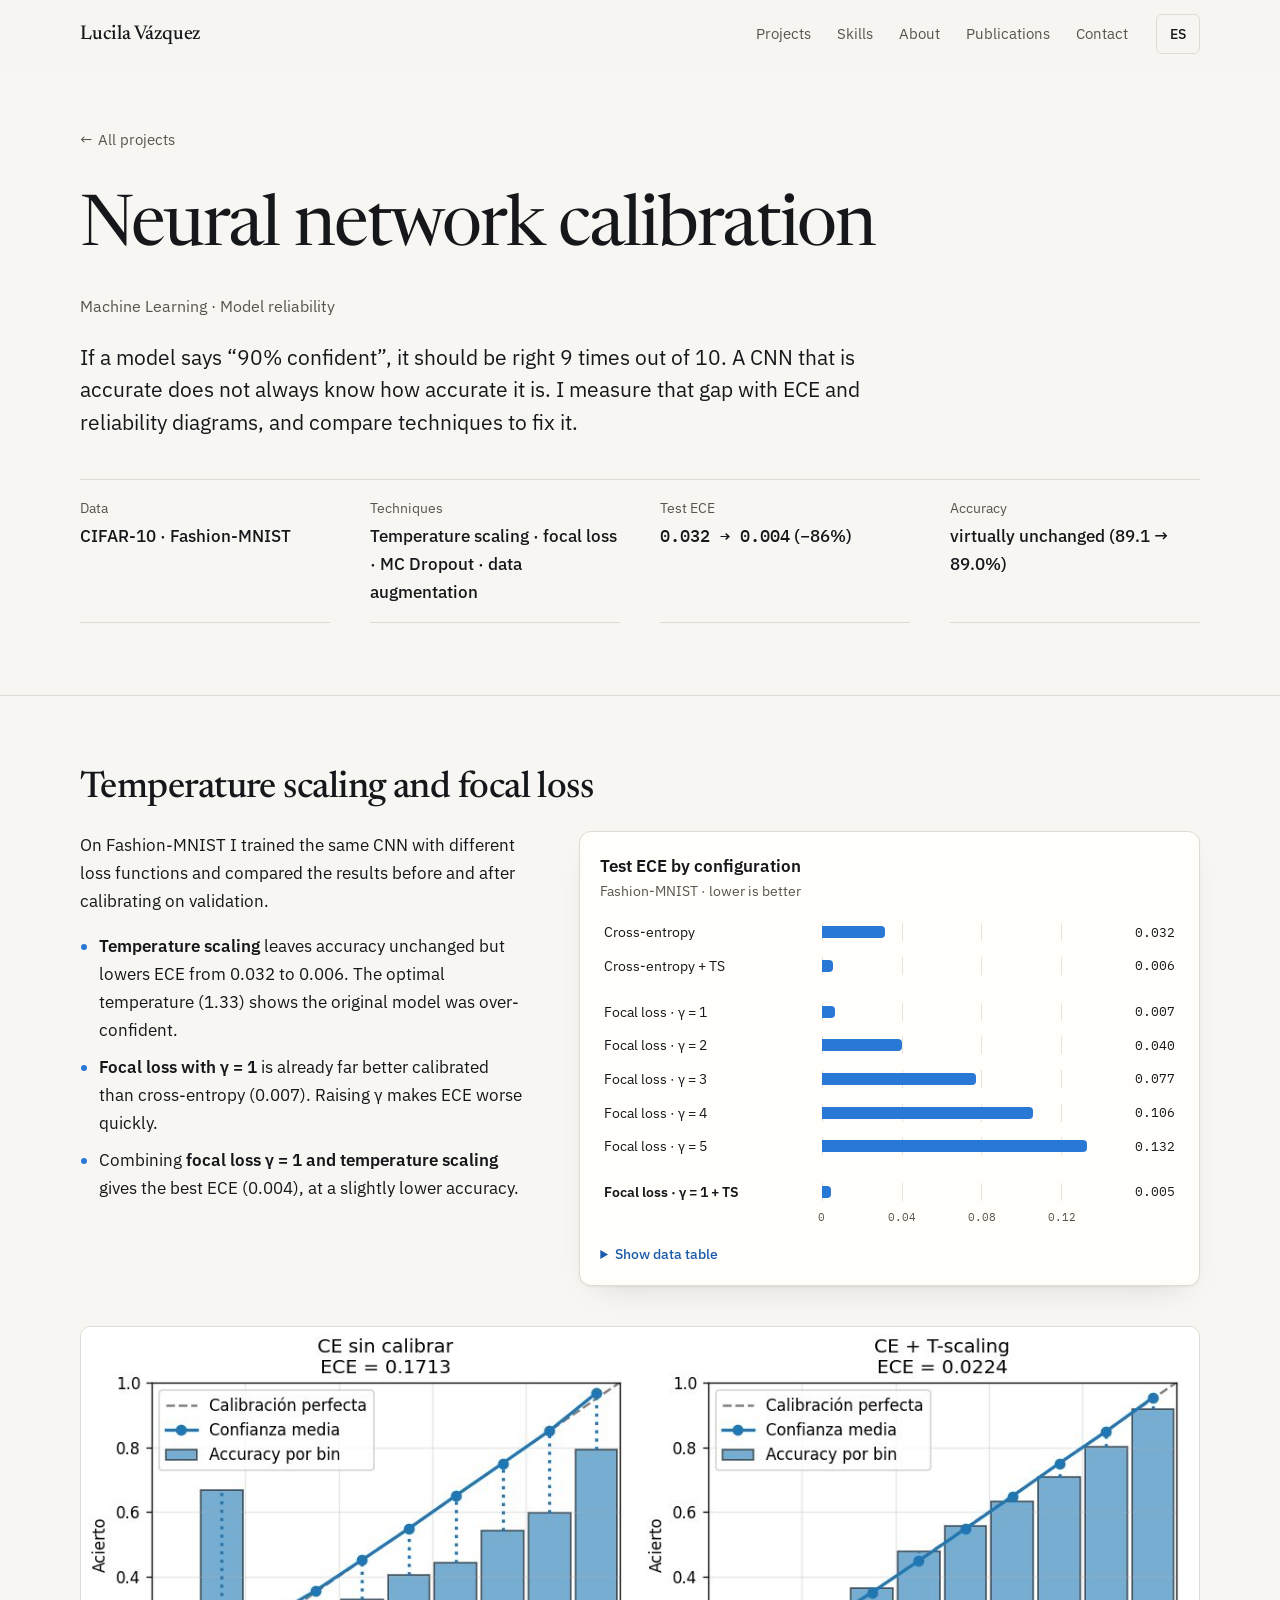
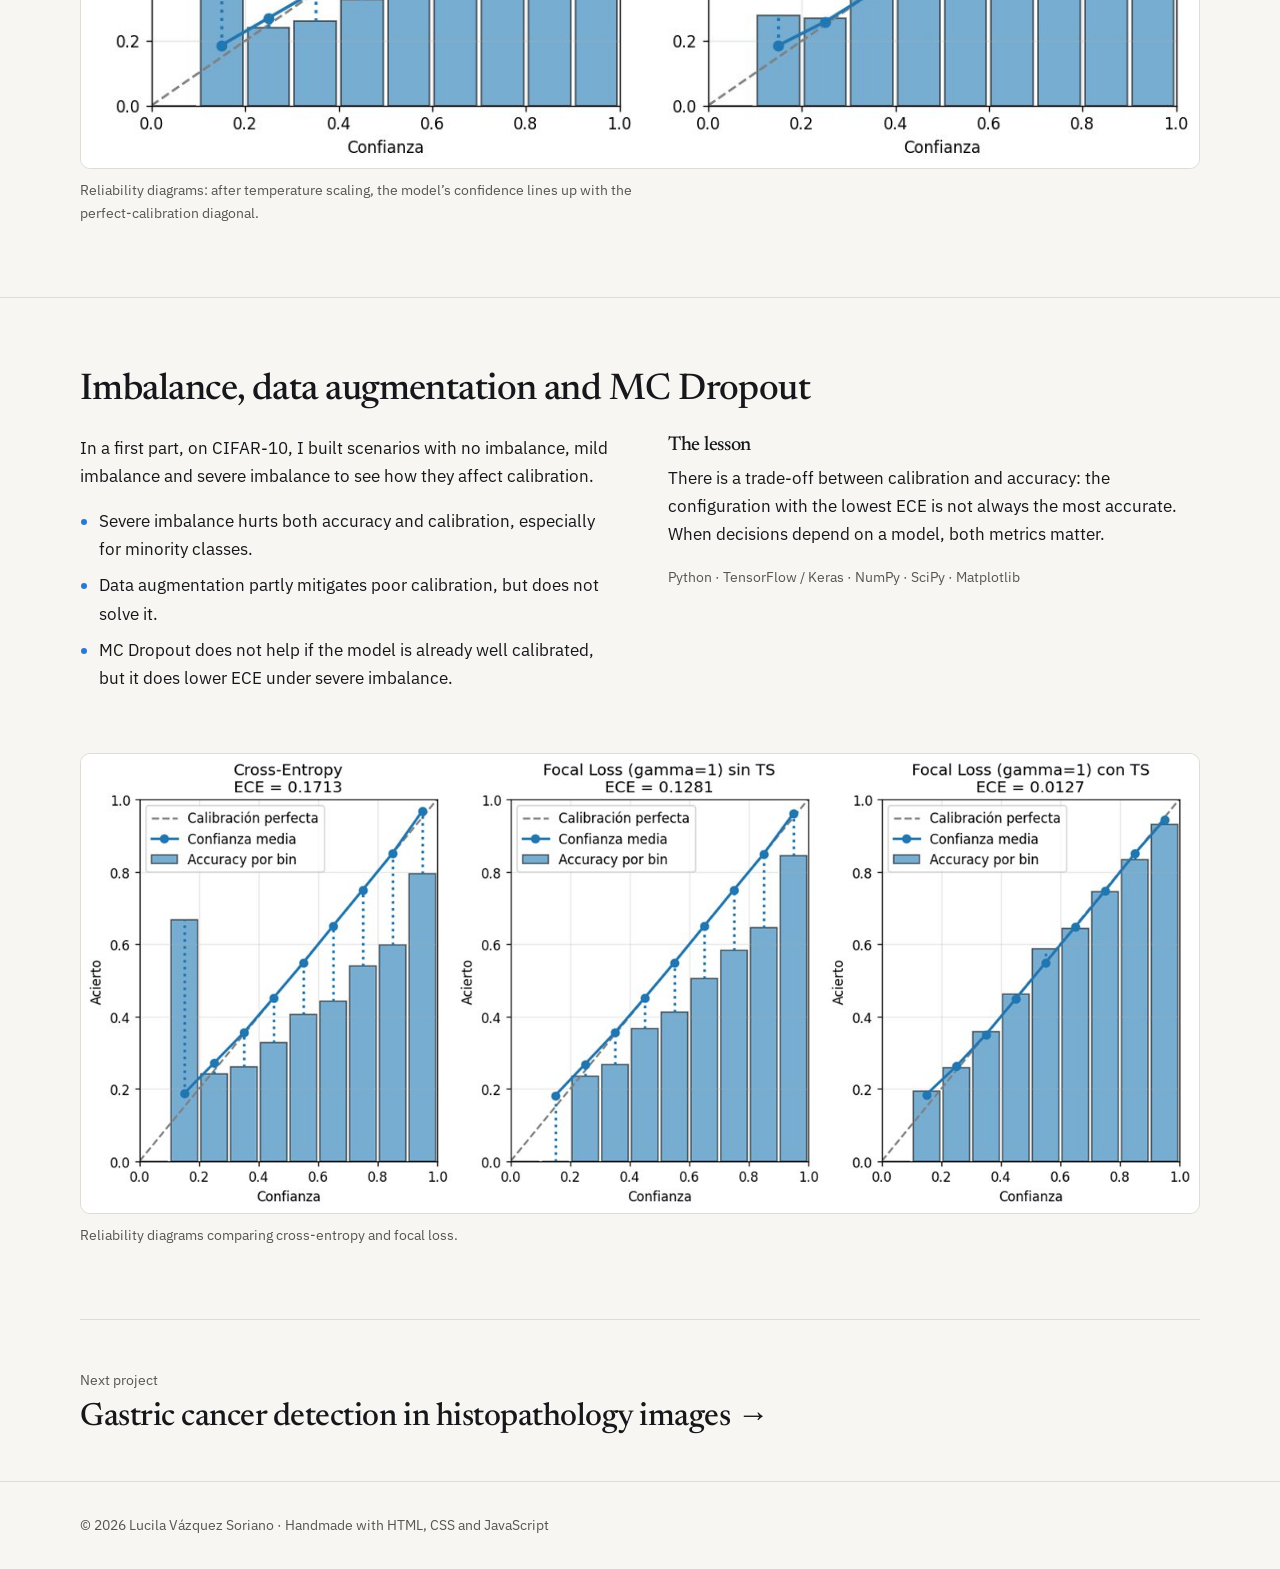
==== proyectos/calibracion.html @ b12cfe9e "Add project detail pages, new CVs and faster background - One page per project with figures and char" ====
<!doctype html>
<html lang="es">
<head>
  <meta charset="utf-8">
  <meta name="viewport" content="width=device-width, initial-scale=1">
  <title>Calibración de redes neuronales · Lucila Vázquez Soriano</title>
  <meta name="description" content="Calibración de CNN con temperature scaling, focal loss y MC Dropout: ECE y diagramas de fiabilidad en CIFAR-10 y Fashion-MNIST.">
  <meta name="x-title-en" content="Neural network calibration · Lucila Vázquez Soriano">
  <meta name="x-desc-en" content="CNN calibration with temperature scaling, focal loss and MC Dropout: ECE and reliability diagrams on CIFAR-10 and Fashion-MNIST.">
  <link rel="canonical" href="https://lvs42.github.io/proyectos/calibracion.html">
  <meta property="og:type" content="article">
  <meta property="og:title" content="Calibración de redes neuronales · Lucila Vázquez Soriano">
  <meta property="og:description" content="Calibración de CNN con temperature scaling, focal loss y MC Dropout: ECE y diagramas de fiabilidad en CIFAR-10 y Fashion-MNIST.">
  <meta property="og:url" content="https://lvs42.github.io/proyectos/calibracion.html">
  <meta name="theme-color" content="#f7f6f2" media="(prefers-color-scheme: light)">
  <meta name="theme-color" content="#101216" media="(prefers-color-scheme: dark)">
  <link rel="icon" href="../assets/img/favicon.svg" type="image/svg+xml">
  <link rel="preconnect" href="https://fonts.googleapis.com">
  <link rel="preconnect" href="https://fonts.gstatic.com" crossorigin>
  <link href="https://fonts.googleapis.com/css2?family=IBM+Plex+Mono:wght@400;500&family=IBM+Plex+Sans:ital,wght@0,400;0,500;0,600;1,400&family=Newsreader:ital,opsz,wght@0,6..72,400;0,6..72,500;1,6..72,400&display=swap" rel="stylesheet">
  <link rel="stylesheet" href="../assets/css/styles.css">
</head>
<body class="project">
  <a class="skip" href="#main" data-i18n="skip">Saltar al contenido</a>
  <header class="nav" id="top">
    <div class="wrap nav__inner">
      <a href="../index.html" class="logo" aria-label="Lucila Vázquez Soriano">Lucila Vázquez</a>
      <nav aria-label="Principal">
        <button class="nav__toggle" aria-expanded="false" aria-controls="menu">
          <span class="sr-only" data-i18n="menu">Menú</span><span class="bars" aria-hidden="true"></span>
        </button>
        <ul id="menu" class="nav__menu"><li><a href="../index.html#proyectos" data-i18n="nav.projects">Proyectos</a></li><li><a href="../index.html#skills" data-i18n="nav.skills">Skills</a></li><li><a href="../index.html#sobre-mi" data-i18n="nav.about">Sobre mí</a></li><li><a href="../index.html#publicaciones" data-i18n="nav.pubs">Publicaciones</a></li><li><a href="../index.html#contacto" data-i18n="nav.contact">Contacto</a></li></ul>
      </nav>
      <button class="lang" id="lang" aria-label="Change language to English">EN</button>
    </div>
  </header>

  <main id="main">
    <section class="p-hero">
      <div class="wrap">
        <a class="crumb" href="../index.html#proyectos"><span aria-hidden="true">←</span> <span data-i18n="pp.back">Todos los proyectos</span></a>
        <h1 data-i18n="cbp.h1">Calibración de redes neuronales</h1>
        <p class="meta" data-i18n="cbp.meta">Machine Learning · Fiabilidad de modelos</p>
        <p class="lead" data-i18n-html="cbp.lead">Si un modelo dice «90 % de confianza», debería acertar 9 de cada 10 veces. Una CNN que acierta no siempre sabe cuánto acierta. Mido ese desajuste con el ECE y los diagramas de fiabilidad, y comparo técnicas para corregirlo.</p>
        
        <dl class="keyfacts"><div><dt data-i18n="cbp.k1">Datos</dt><dd data-i18n-html="cbp.v1">CIFAR-10 · Fashion-MNIST</dd></div><div><dt data-i18n="cbp.k2">Técnicas</dt><dd data-i18n-html="cbp.v2">Temperature scaling · focal loss · MC Dropout · aumento de datos</dd></div><div><dt data-i18n="cbp.k3">ECE en test</dt><dd data-i18n-html="cbp.v3"><span class="num">0,032 → 0,004</span> (−86 %)</dd></div><div><dt data-i18n="cbp.k4">Accuracy</dt><dd data-i18n-html="cbp.v4">prácticamente igual (89,1 → 89,0 %)</dd></div></dl>
        
      </div>
    </section>
    <section class="p-sec" id="estudio">
      <div class="wrap">
        <h2 data-i18n="cbp.s1">Temperature scaling y focal loss</h2>
        <div class="cols cols--wide"><div><p data-i18n="cbp.s1.p1">Sobre Fashion-MNIST entrené la misma CNN con distintas funciones de pérdida y comparé el resultado antes y después de calibrar en validación.</p><ul class="facts"><li data-i18n-html="cbp.s1.l.1"><strong>Temperature scaling</strong> no cambia la accuracy, pero baja el ECE de 0,032 a 0,006. La temperatura óptima (1,33) indica que el modelo original estaba sobreconfiado.</li><li data-i18n-html="cbp.s1.l.2"><strong>Focal loss con γ = 1</strong> ya calibra mucho mejor que cross-entropy (0,007). Al subir γ, el ECE empeora rápidamente.</li><li data-i18n-html="cbp.s1.l.3">La combinación de <strong>focal loss γ = 1 y temperature scaling</strong> logra el mejor ECE (0,004), con una accuracy ligeramente menor.</li></ul></div><figure class="viz" data-chart="{&quot;type&quot;: &quot;bar&quot;, &quot;domain&quot;: [0, 0.14], &quot;ticks&quot;: [0, 0.04, 0.08, 0.12], &quot;fmt&quot;: 3, &quot;rows&quot;: [{&quot;l&quot;: &quot;Cross-entropy&quot;, &quot;v&quot;: 0.0316}, {&quot;l&quot;: &quot;Cross-entropy + TS&quot;, &quot;v&quot;: 0.0056}, {&quot;l&quot;: &quot;Focal loss · γ = 1&quot;, &quot;v&quot;: 0.0065, &quot;gap&quot;: true}, {&quot;l&quot;: &quot;Focal loss · γ = 2&quot;, &quot;v&quot;: 0.0403}, {&quot;l&quot;: &quot;Focal loss · γ = 3&quot;, &quot;v&quot;: 0.0768}, {&quot;l&quot;: &quot;Focal loss · γ = 4&quot;, &quot;v&quot;: 0.1056}, {&quot;l&quot;: &quot;Focal loss · γ = 5&quot;, &quot;v&quot;: 0.1323}, {&quot;l&quot;: &quot;Focal loss · γ = 1 + TS&quot;, &quot;v&quot;: 0.0045, &quot;gap&quot;: true, &quot;hi_&quot;: true}]}"><figcaption><span class="viz__title" data-i18n="cbp.c1.t">ECE en test por configuración</span><span class="viz__sub" data-i18n="cbp.c1.s">Fashion-MNIST · menor es mejor</span></figcaption></figure></div><div style="margin-top:40px"><figure class="fig"><img src="../assets/img/p/calibracion/ts.jpg" alt="Dos diagramas de fiabilidad antes y después de temperature scaling" data-i18n-alt="cbp.fig1.alt" width="1187" height="468" loading="lazy" decoding="async"><figcaption data-i18n-html="cbp.fig1.cap">Diagramas de fiabilidad: tras temperature scaling, la confianza del modelo se ajusta a la diagonal de calibración perfecta.</figcaption></figure></div>
      </div>
    </section>
    <section class="p-sec" id="desbalance">
      <div class="wrap">
        <h2 data-i18n="cbp.s2">Desbalance, aumento de datos y MC Dropout</h2>
        <div class="cols"><div><p data-i18n="cbp.s2.p1">En una primera parte, sobre CIFAR-10, generé escenarios sin desbalance, con desbalance suave y con desbalance severo para ver cómo afectan a la calibración.</p><ul class="facts"><li data-i18n-html="cbp.s2.l.1">El desbalance severo empeora a la vez la accuracy y la calibración, sobre todo en las clases minoritarias.</li><li data-i18n-html="cbp.s2.l.2">El aumento de datos mitiga en parte la mala calibración, pero no la resuelve.</li><li data-i18n-html="cbp.s2.l.3">MC Dropout no ayuda si el modelo ya está bien calibrado, pero sí reduce el ECE con desbalance severo.</li></ul></div><div><h3 style="margin-top:0" data-i18n="cbp.s2.h">La lección</h3><p data-i18n="cbp.s2.p2">Existe un compromiso entre calibración y accuracy: la configuración con menor ECE no siempre es la que más acierta. Para decidir con un modelo, importan las dos métricas.</p><p class="stack">Python · TensorFlow / Keras · NumPy · SciPy · Matplotlib</p></div></div><div style="margin-top:40px"><figure class="fig"><img src="../assets/img/p/calibracion/focal.jpg" alt="Tres diagramas de fiabilidad comparando cross-entropy y focal loss" data-i18n-alt="cbp.fig2.alt" width="1400" height="575" loading="lazy" decoding="async"><figcaption data-i18n-html="cbp.fig2.cap">Diagramas de fiabilidad comparando cross-entropy y focal loss.</figcaption></figure></div>
      </div>
    </section>

    <div class="wrap">
      <a class="next" href="tfm.html"><small data-i18n="pp.next">Siguiente proyecto</small><span class="t"><span data-i18n="tfm.title">Detección de cáncer gástrico en imágenes histopatológicas</span> <span class="arrow" aria-hidden="true">→</span></span></a>
    </div>
  </main>

  <footer class="footer">
    <div class="wrap"><p>© 2026 Lucila Vázquez Soriano · <span data-i18n="footer">Hecha a mano con HTML, CSS y JavaScript</span></p></div>
  </footer>
  <script src="../assets/js/i18n.js" defer></script>
  <script src="../assets/js/i18n-projects.js" defer></script>
  <script src="../assets/js/main.js" defer></script>
  <script src="../assets/js/project-charts.js" defer></script>
</body>
</html>
---- assets/css/styles.css ----
/* ---------- Tokens ---------- */
:root {
  color-scheme: light;
  --bg: #f7f6f2;          /* warm paper */
  --surface: #fffefb;
  --fg: #16171a;
  --muted: #56554f;       /* 7:1 on --bg */
  --line: #dedcd4;
  --accent: #2a78d6;
  --accent-ink: #1c5cab;  /* text-safe accent, 6.4:1 on --bg */
  /* chart series: validated categorical slots 1–3 */
  --s1: #2a78d6;
  --s2: #eb6834;
  --s3: #1baf7a;
  --grid: #e6e4dc;
  --shadow: 0 1px 2px rgb(22 23 26 / .05), 0 14px 32px -18px rgb(22 23 26 / .18);

  --font: "IBM Plex Sans", system-ui, -apple-system, "Segoe UI", sans-serif;
  --font-display: "Newsreader", Georgia, serif;
  --font-mono: "IBM Plex Mono", ui-monospace, Consolas, monospace;
  --ease: cubic-bezier(.16, 1, .3, 1); /* exponential ease-out */
  --wrap: 1120px;
}
@media (prefers-color-scheme: dark) {
  :root:not([data-theme="light"]) {
    color-scheme: dark;
    --bg: #101216; --surface: #171a1f; --fg: #ecebe6; --muted: #a8a7a0; --line: #2b2f37;
    --accent: #5598e7; --accent-ink: #86b6ef;
    --s1: #3987e5; --s2: #d95926; --s3: #199e70; --grid: #22262d;
    --shadow: 0 1px 2px rgb(0 0 0 / .3), 0 14px 32px -18px rgb(0 0 0 / .6);
  }
}
:root[data-theme="dark"] {
  color-scheme: dark;
  --bg: #101216; --surface: #171a1f; --fg: #ecebe6; --muted: #a8a7a0; --line: #2b2f37;
  --accent: #5598e7; --accent-ink: #86b6ef;
  --s1: #3987e5; --s2: #d95926; --s3: #199e70; --grid: #22262d;
  --shadow: 0 1px 2px rgb(0 0 0 / .3), 0 14px 32px -18px rgb(0 0 0 / .6);
}

/* ---------- Base ---------- */
*, *::before, *::after { box-sizing: border-box; }
html {
  scroll-behavior: smooth; scroll-padding-top: 80px; -webkit-text-size-adjust: 100%;
  scrollbar-color: var(--line) var(--bg);
}
body {
  margin: 0; background: var(--bg); color: var(--fg);
  font: 400 1.0625rem/1.65 var(--font);
  -webkit-font-smoothing: antialiased; caret-color: var(--accent);
}
::selection { background: color-mix(in srgb, var(--accent) 24%, transparent); color: var(--fg); }
h1, h2, h3 { font-family: var(--font-display); font-weight: 500; line-height: 1.12; margin: 0 0 .4em; letter-spacing: -.015em; text-wrap: balance; }
h2 { font-size: clamp(2.1rem, 1.5rem + 2.4vw, 3.1rem); }
h3 { font-size: clamp(1.35rem, 1.2rem + .5vw, 1.6rem); }
p { margin: 0 0 1em; max-width: 68ch; text-wrap: pretty; }
a { color: var(--accent-ink); text-decoration-thickness: 1px; text-underline-offset: .22em; }
a:hover { text-decoration-thickness: 2px; }
:focus-visible { outline: 2px solid var(--accent); outline-offset: 3px; border-radius: 4px; }
.num { font-family: var(--font-mono); font-variant-numeric: tabular-nums; }
.wrap { width: min(var(--wrap), 100% - 40px); margin-inline: auto; }
.sr-only { position: absolute; width: 1px; height: 1px; overflow: hidden; clip: rect(0 0 0 0); white-space: nowrap; }
.skip { position: absolute; left: 16px; top: -60px; background: var(--fg); color: var(--bg); padding: 10px 14px; border-radius: 8px; z-index: 100; }
.skip:focus { top: 12px; }

/* Page background: animated scatter plot (see main.js) */
.bg-plot { position: fixed; inset: 0; width: 100%; height: 100%; z-index: -1; pointer-events: none;
  opacity: 0; will-change: opacity; }
.bg-plot.is-on { opacity: calc(.6 - .4 * var(--plot-fade, 0)); animation: plot-in 1.2s var(--ease); }
@keyframes plot-in { from { opacity: 0; } } /* full in the hero, recedes behind reading content */
@media (max-width: 760px) { .bg-plot.is-on { opacity: calc(.4 - .27 * var(--plot-fade, 0)); } }

/* ---------- Nav ---------- */
.nav {
  position: sticky; top: 0; z-index: 50;
  background: color-mix(in srgb, var(--bg) 90%, transparent);
  border-bottom: 1px solid transparent; transition: border-color .3s var(--ease);
}
.nav.is-scrolled { border-color: var(--line); }
.nav__inner { display: flex; align-items: center; gap: 16px; height: 68px; }
.logo { font: 500 1.25rem var(--font-display); color: var(--fg); text-decoration: none; margin-right: auto; letter-spacing: -.01em; }
.nav__menu { display: flex; gap: 2px; list-style: none; margin: 0; padding: 0; }
.nav__menu a { display: block; padding: 8px 12px; border-radius: 6px; color: var(--muted); text-decoration: none; font-size: .95rem; transition: color .2s var(--ease); }
.nav__menu a:hover { color: var(--fg); }
.nav__menu a[aria-current="true"] { color: var(--fg); text-decoration: underline; text-decoration-color: var(--accent); text-underline-offset: 6px; }
.lang {
  font: 500 .85rem var(--font); color: var(--fg); background: transparent;
  border: 1px solid var(--line); border-radius: 6px; padding: 0 12px; min-height: 40px; min-width: 44px; cursor: pointer;
  transition: border-color .2s var(--ease);
}
.lang:hover { border-color: var(--fg); }
.nav__toggle { display: none; }

@media (max-width: 760px) {
  .nav__toggle {
    display: grid; place-items: center; width: 44px; height: 44px;
    background: transparent; border: 1px solid var(--line); border-radius: 6px; cursor: pointer; color: var(--fg);
  }
  .bars, .bars::before, .bars::after { display: block; width: 18px; height: 2px; background: currentColor; border-radius: 2px; transition: transform .3s var(--ease); content: ""; }
  .bars { position: relative; }
  .bars::before { position: absolute; top: -6px; }
  .bars::after { position: absolute; top: 6px; }
  .nav__toggle[aria-expanded="true"] .bars { background: transparent; }
  .nav__toggle[aria-expanded="true"] .bars::before { transform: translateY(6px) rotate(45deg); }
  .nav__toggle[aria-expanded="true"] .bars::after { transform: translateY(-6px) rotate(-45deg); }
  nav { order: 2; }
  .lang { order: 1; }
  .nav__menu {
    position: absolute; left: 0; right: 0; top: 68px; flex-direction: column; padding: 8px 20px 20px;
    background: var(--bg); border-bottom: 1px solid var(--line);
    visibility: hidden; opacity: 0; transform: translateY(-6px);
    transition: opacity .25s var(--ease), transform .25s var(--ease), visibility 0s .25s;
  }
  .nav__menu.is-open { visibility: visible; opacity: 1; transform: none; transition: opacity .25s var(--ease), transform .25s var(--ease); }
  .nav__menu a { padding: 12px 0; font-size: 1.05rem; }
}

/* ---------- Buttons & links ---------- */
.btn {
  display: inline-flex; align-items: center; justify-content: center; min-height: 48px; padding: 0 22px;
  border-radius: 8px; border: 1px solid var(--fg); background: transparent; color: var(--fg);
  font-weight: 500; text-decoration: none; transition: background .2s var(--ease), color .2s var(--ease), border-color .2s var(--ease);
}
.btn:hover { background: var(--fg); color: var(--bg); }
.btn--primary { background: var(--accent-ink); border-color: var(--accent-ink); color: var(--bg); }
.btn--primary:hover { background: var(--fg); border-color: var(--fg); }
.btn--lg { font-size: 1.1rem; min-height: 56px; padding: 0 28px; overflow-wrap: anywhere; }
.inline-links { display: flex; flex-wrap: wrap; gap: 8px 24px; list-style: none; padding: 0; margin: 0; }
.inline-links a { color: var(--muted); }
.inline-links a:hover { color: var(--fg); }
.links { display: flex; flex-wrap: wrap; gap: 8px 22px; margin: 0; }
.links a { font-weight: 500; }
.links a::after { content: " ↗"; font-size: .85em; }
.meta { color: var(--muted); font-size: .92rem; margin: -.15em 0 .9em; }
.stack { color: var(--muted); font-size: .9rem; margin-bottom: 1em; }

/* ---------- Hero ---------- */
.hero { min-height: min(calc(100svh - 68px), 860px); display: grid; align-items: center; padding: 72px 0 96px; }
.hero h1 { font-size: clamp(3rem, 1.4rem + 6.4vw, 5.75rem); font-weight: 400; letter-spacing: -.03em; line-height: 1; margin-bottom: .35em; }
.hero__role { font-size: clamp(1.15rem, 1rem + .7vw, 1.5rem); font-weight: 500; color: var(--accent-ink); margin-bottom: 1.1em; }
.hero__lead { font-size: clamp(1.1rem, 1rem + .4vw, 1.3rem); line-height: 1.55; max-width: 56ch; }
.hero__edu { color: var(--muted); font-size: .98rem; }
.hero__cta { display: flex; flex-wrap: wrap; gap: 12px; margin: 32px 0 24px; }

/* ---------- Sections ---------- */
.section { padding: 120px 0; border-top: 1px solid var(--line); }
@media (max-width: 760px) { .section { padding: 80px 0; } }
.section__head { margin-bottom: 56px; }
.section__sub { color: var(--muted); font-size: 1.1rem; margin: 0; }

/* ---------- Feature (TFM) ---------- */
.feature { display: grid; grid-template-columns: 1.1fr 1fr; gap: clamp(32px, 5vw, 64px); align-items: start; padding-bottom: 64px; }
.feature h3 { font-size: clamp(1.7rem, 1.3rem + 1.4vw, 2.3rem); }
.facts { padding-left: 1.1em; margin: 0 0 1.2em; max-width: 64ch; }
.facts li { margin-bottom: .5em; }
.facts li::marker { color: var(--accent); }
.facts strong { font-weight: 600; font-variant-numeric: tabular-nums; }
@media (max-width: 900px) { .feature { grid-template-columns: 1fr; } }

/* ---------- Chart ---------- */
.viz { margin: 0; padding: 20px; border-radius: 12px; background: var(--surface); border: 1px solid var(--line); box-shadow: var(--shadow); min-width: 0; }
.viz figcaption { display: flex; flex-direction: column; margin-bottom: 14px; }
.viz__title { font-weight: 600; }
.viz__sub { font-size: .85rem; color: var(--muted); }
.seg { display: inline-flex; flex-wrap: wrap; gap: 2px; padding: 3px; border-radius: 8px; border: 1px solid var(--line); margin-bottom: 14px; }
.seg button { font: 500 .85rem var(--font); color: var(--muted); background: transparent; border: 0; border-radius: 6px; padding: 6px 12px; min-height: 36px; cursor: pointer; transition: background .2s var(--ease), color .2s var(--ease); }
.seg button:hover { color: var(--fg); }
.seg button[aria-checked="true"] { background: var(--fg); color: var(--bg); }
.legend { display: flex; flex-wrap: wrap; gap: 6px 16px; list-style: none; padding: 0; margin: 0 0 6px; font-size: .85rem; color: var(--muted); }
.legend i { display: inline-block; width: 10px; height: 10px; border-radius: 50%; margin-right: 6px; vertical-align: -1px; }
.viz__plot { position: relative; }
.viz svg { display: block; width: 100%; height: auto; overflow: visible; }
.viz .axis text { font: 400 11px var(--font-mono); fill: var(--muted); }
.viz .row-lbl { font: 500 12px var(--font-mono); fill: var(--fg); }
.viz .gridline { stroke: var(--grid); stroke-width: 1; }
.viz .dot { stroke: var(--surface); stroke-width: 2; transition: transform .7s var(--ease), stroke .15s; }
.viz .hit { fill: transparent; cursor: pointer; outline: none; }
.viz .val { font: 500 11px var(--font-mono); fill: var(--fg); transition: transform .7s var(--ease); }
.viz .track-r { transition: transform .7s var(--ease); }
.tip {
  position: absolute; pointer-events: none; z-index: 2; transform: translate(-50%, calc(-100% - 12px));
  background: var(--fg); color: var(--bg); padding: 6px 10px; border-radius: 6px; font-size: .8rem; white-space: nowrap;
}
.tip b { font-family: var(--font-mono); font-weight: 500; }
.viz__table { margin-top: 12px; font-size: .85rem; }
.viz__table summary { cursor: pointer; color: var(--accent-ink); font-weight: 500; }
.viz__table table { width: 100%; border-collapse: collapse; margin-top: 8px; font-variant-numeric: tabular-nums; }
.viz__table th, .viz__table td { text-align: right; padding: 5px 6px; border-bottom: 1px solid var(--line); }
.viz__table th { font-weight: 500; color: var(--muted); }
.viz__table th:first-child, .viz__table td:first-child { text-align: left; }

/* ---------- Project index ---------- */
.work { list-style: none; margin: 0; padding: 0; border-bottom: 1px solid var(--line); }
.work__item { position: relative; padding: 40px 0; border-top: 1px solid var(--line); }
.work__item h3 { margin-bottom: .3em; }
.work__link, .feature__link { color: inherit; text-decoration: none; transition: color .25s var(--ease); }
.work__link::after { content: ""; position: absolute; inset: 0; } /* whole row is the hit area */
.work__item:hover .work__link, .work__link:focus-visible, .feature__link:hover { color: var(--accent-ink); }
.work__link:focus-visible { outline: none; }
.work__item:has(.work__link:focus-visible) { outline: 2px solid var(--accent); outline-offset: 6px; border-radius: 6px; }
.work__item .links { position: relative; z-index: 1; margin-bottom: 1em; } /* secondary links stay clickable */
.work__main > p { max-width: 72ch; }
.work__more { margin: 0; font-weight: 500; color: var(--accent-ink); font-size: .95rem; }
.work__more .arrow, .next .arrow { display: inline-block; transition: transform .3s var(--ease); }
.work__item:hover .work__more .arrow, .next:hover .arrow { transform: translateX(4px); }
@media (max-width: 720px) { .work__item { padding: 32px 0; } }
.links a.link-int::after { content: " →"; }
.more__title { margin: 72px 0 12px; font-size: 1.4rem; }
.more { list-style: none; padding: 0; margin: 0; display: grid; grid-template-columns: repeat(auto-fill, minmax(min(100%, 440px), 1fr)); gap: 0 48px; }
.more li { padding: 14px 0; border-bottom: 1px solid var(--line); color: var(--muted); font-size: .98rem; }

/* ---------- Skills ---------- */
.skills { display: grid; grid-template-columns: repeat(auto-fill, minmax(min(100%, 440px), 1fr)); gap: 0 48px; margin: 0; }
.skills > div { display: grid; grid-template-columns: 11rem 1fr; gap: 4px 24px; padding: 18px 0; border-top: 1px solid var(--line); }
.skills dt { font-weight: 600; }
.skills dd { margin: 0; color: var(--muted); }
@media (max-width: 520px) { .skills > div { grid-template-columns: 1fr; } }

/* ---------- About ---------- */
.about { display: grid; grid-template-columns: 1.2fr 1fr; gap: 0 72px; }
.about .section__head { grid-column: 1 / -1; }
.about__text p { font-size: 1.1rem; }
.timeline { list-style: none; margin: 0; padding: 0 0 0 24px; border-left: 1px solid var(--line); align-self: start; }
.timeline li { position: relative; display: flex; flex-direction: column; padding-bottom: 28px; }
.timeline li:last-child { padding-bottom: 0; }
.timeline li::before { content: ""; position: absolute; left: -29px; top: 7px; width: 9px; height: 9px; border-radius: 50%; background: var(--accent); box-shadow: 0 0 0 4px var(--bg); }
.timeline time { font-size: .82rem; color: var(--muted); }
.timeline strong { font-weight: 600; margin: 2px 0; }
.timeline span { color: var(--muted); font-size: .95rem; }
@media (max-width: 820px) { .about { grid-template-columns: 1fr; } .timeline { margin-top: 32px; } }

/* ---------- Publication ---------- */
.pub { max-width: 780px; }
.pub__authors { color: var(--muted); }
.pub__authors strong { color: var(--fg); font-weight: 600; }

/* ---------- Contact / footer ---------- */
.contact .section__sub { margin-bottom: 32px; }
.contact__links { margin-top: 28px; }
.footer { border-top: 1px solid var(--line); padding: 32px 0; color: var(--muted); font-size: .88rem; }
.footer p { margin: 0; }

/* ---------- Project pages ---------- */
.crumb { display: inline-flex; gap: 6px; color: var(--muted); text-decoration: none; font-size: .95rem; margin-bottom: 40px; }
.crumb:hover { color: var(--fg); }
.p-hero { padding: 56px 0 72px; }
.p-hero h1 { font-size: clamp(2.4rem, 1.3rem + 4.2vw, 4.4rem); font-weight: 400; letter-spacing: -.025em; line-height: 1.04; max-width: 20ch; margin-bottom: .4em; }
.p-hero .lead { font-size: clamp(1.1rem, 1rem + .4vw, 1.3rem); line-height: 1.55; max-width: 62ch; }
.p-hero .meta { margin: 0 0 1.4em; font-size: 1rem; }
.keyfacts { display: grid; grid-template-columns: repeat(auto-fit, minmax(min(100%, 210px), 1fr)); gap: 0 40px; margin: 40px 0 0; border-top: 1px solid var(--line); }
.keyfacts div { padding: 16px 0; border-bottom: 1px solid var(--line); }
.keyfacts dt { color: var(--muted); font-size: .9rem; }
.keyfacts dd { margin: 2px 0 0; font-weight: 500; }
.keyfacts .num { font-size: 1.05rem; }
.p-sec { padding: 72px 0; border-top: 1px solid var(--line); }
.p-sec h2 { font-size: clamp(1.7rem, 1.3rem + 1.4vw, 2.3rem); margin-bottom: .6em; }
.p-sec h3 { font-size: 1.25rem; margin-top: 1.6em; }
.p-sec ul.facts { margin-top: .4em; }
.cols { display: grid; grid-template-columns: minmax(0, 1fr) minmax(0, 1fr); gap: 40px 56px; align-items: start; }
.cols--wide { grid-template-columns: minmax(0, 5fr) minmax(0, 7fr); }
@media (max-width: 900px) { .cols, .cols--wide { grid-template-columns: 1fr; } }
.fig { margin: 0; min-width: 0; }
.fig img { display: block; width: 100%; height: auto; border-radius: 10px; border: 1px solid var(--line); background: #fff; }
.fig figcaption { color: var(--muted); font-size: .88rem; margin-top: 10px; max-width: 70ch; }
.fig + .fig, .viz + .fig, .fig + .viz { margin-top: 32px; }
.figs { display: grid; grid-template-columns: repeat(auto-fit, minmax(min(100%, 320px), 1fr)); gap: 28px; align-items: start; }
.figs > .fig, .cols > .fig + .fig, .cols > .viz + .viz { margin-top: 0; }
.note { border-top: 1px solid var(--line); padding-top: 14px; color: var(--muted); font-size: .95rem; max-width: 68ch; }
.code { font-family: var(--font-mono); font-size: .88em; background: color-mix(in srgb, var(--fg) 6%, transparent); padding: .1em .35em; border-radius: 4px; }

/* pipeline diagram: steps connected by arrows */
.flow { display: flex; align-items: stretch; list-style: none; padding: 0; margin: 8px 0 0; }
.flow li { display: flex; align-items: center; flex: 1 1 0; min-width: 0; }
.flow .step { flex: 1; align-self: stretch; }
.flow li + li::before { content: "→"; color: var(--muted); padding: 0 10px; font-family: var(--font-mono); }
.flow .step { padding: 12px 14px; border: 1px solid var(--line); border-radius: 10px; background: var(--surface); line-height: 1.35; }
.flow .step b { display: block; font-weight: 600; font-size: .95rem; }
.flow .step span { color: var(--muted); font-size: .82rem; }
.flow .step--hi { border-color: var(--accent); box-shadow: inset 0 0 0 1px var(--accent); }
@media (max-width: 640px) {
  .flow { flex-direction: column; }
  .flow li { flex-direction: column; align-items: stretch; }
  .flow li + li::before { content: "↓"; padding: 4px 0; text-align: center; }
}

/* matrices (confusion matrix, transfer heatmap) */
.mx { display: grid; gap: 3px; font-variant-numeric: tabular-nums; }
.mx .h { color: var(--muted); font-size: .8rem; display: flex; align-items: center; justify-content: center; text-align: center; padding: 4px; }
.mx .h--row { justify-content: flex-end; text-align: right; }
.mx .c { border-radius: 6px; padding: 14px 8px; text-align: center; line-height: 1.25;
  background: color-mix(in oklab, var(--accent) calc(var(--v) * 100%), var(--surface)); color: var(--fg); }
.mx .c.is-dark { color: #fff; }
.mx .c b { display: block; font: 500 1.05rem var(--font-mono); }
.mx .c small { font-size: .78rem; opacity: .85; }
.mx .c.is-diag { box-shadow: inset 0 0 0 2px var(--fg); }
.mx-axis { color: var(--muted); font-size: .8rem; text-align: center; margin-top: 6px; }

/* horizontal bar / interval chart (project-charts.js) */
.hbars { display: grid; gap: 2px; margin-top: 6px; }
.bars__row { display: grid; grid-template-columns: minmax(0, 36%) minmax(0, 1fr) 3.8rem; align-items: center; gap: 12px; padding: 5px 4px; border-radius: 6px; outline: none; }
.bars__row.is-gap { margin-top: 12px; }
.bars__row:not(.bars__axis):hover, .bars__row:focus-visible { background: color-mix(in srgb, var(--fg) 5%, transparent); }
.bars__row:focus-visible { box-shadow: 0 0 0 2px var(--accent); }
.bars__lbl { font-size: .88rem; line-height: 1.3; }
.bars__row.is-hi .bars__lbl { font-weight: 600; }
.bars__track { position: relative; height: 18px; background: var(--grid-bg, none); }
.bars__bar { position: absolute; left: 0; top: 3px; height: 12px; border-radius: 0 4px 4px 0; }
.bars__dot { position: absolute; top: 50%; width: 12px; height: 12px; margin: -6px 0 0 -6px; border-radius: 50%; box-shadow: 0 0 0 2px var(--surface); }
.bars__err { position: absolute; top: 50%; height: 2px; margin-top: -1px; background: var(--fg); opacity: .55; }
.bars__err::before, .bars__err::after { content: ""; position: absolute; top: -4px; width: 2px; height: 10px; background: inherit; }
.bars__err::before { left: 0; } .bars__err::after { right: 0; }
.bars__val { font-size: .82rem; text-align: right; }
.bars__axis { padding-top: 0; }
.bars__axis .bars__track { height: 16px; background: none; }
.bars__tick { position: absolute; transform: translateX(-50%); font: 400 11px var(--font-mono); color: var(--muted); }
@media (max-width: 560px) {
  .bars__row { grid-template-columns: minmax(0, 1fr) 3.8rem; gap: 2px 10px; }
  .bars__lbl { grid-column: 1 / -1; }
  .bars__axis > span:first-child { display: none; }
}
@media (forced-colors: active) { .bars__bar, .bars__dot { background: CanvasText !important; } }

/* stacked composition bars */
.stk { display: grid; gap: 10px; margin-top: 8px; }
.stk__row { display: grid; grid-template-columns: 3.6rem minmax(0, 1fr) 6.2rem; gap: 12px; align-items: center; font-size: .88rem; }
.stk__bar { display: flex; gap: 2px; height: 22px; }
.stk__bar span { border-radius: 3px; }
.stk__val { text-align: right; line-height: 1.2; }
.stk__val small { display: block; color: var(--muted); font-size: .78rem; }

/* cross-validation scheme */
.folds { display: grid; grid-template-columns: 1.6rem repeat(5, minmax(0, 1fr)) minmax(0, 1.4fr); gap: 4px; align-items: center; font-size: .78rem; }
.folds__h { color: var(--muted); text-align: center; }
.folds__r { color: var(--muted); }
.folds__c { height: 22px; border-radius: 4px; background: var(--s1); }
.folds__c.is-val { background: var(--s2); }
.folds__c.is-test { grid-column: 7; grid-row: 2 / span 5; height: 100%; background: var(--muted); }

/* simple data table */
.tbl { width: 100%; border-collapse: collapse; font-size: .92rem; font-variant-numeric: tabular-nums; }
.tbl th, .tbl td { padding: 8px 6px; border-bottom: 1px solid var(--line); text-align: right; }
.tbl th { color: var(--muted); font-weight: 500; font-size: .82rem; }
.tbl th:first-child, .tbl td:first-child { text-align: left; }
.tbl tfoot td { font-weight: 600; border-bottom: 0; }

/* next project */
.next { display: flex; flex-direction: column; gap: 4px; padding: 48px 0; text-decoration: none; color: var(--fg); border-top: 1px solid var(--line); }
.next small { color: var(--muted); font-size: .9rem; }
.next span.t { font: 500 clamp(1.5rem, 1.2rem + 1vw, 2rem) var(--font-display); letter-spacing: -.015em; }
.next:hover span.t { color: var(--accent-ink); }

@media (prefers-reduced-motion: reduce) {
  *, *::before, *::after { animation-duration: .01ms !important; animation-iteration-count: 1 !important; transition-duration: .01ms !important; scroll-behavior: auto !important; }
}
@media (forced-colors: active) { .viz .dot { stroke: CanvasText; } }
@media print { .nav, .bg-plot, .lang { display: none; } }
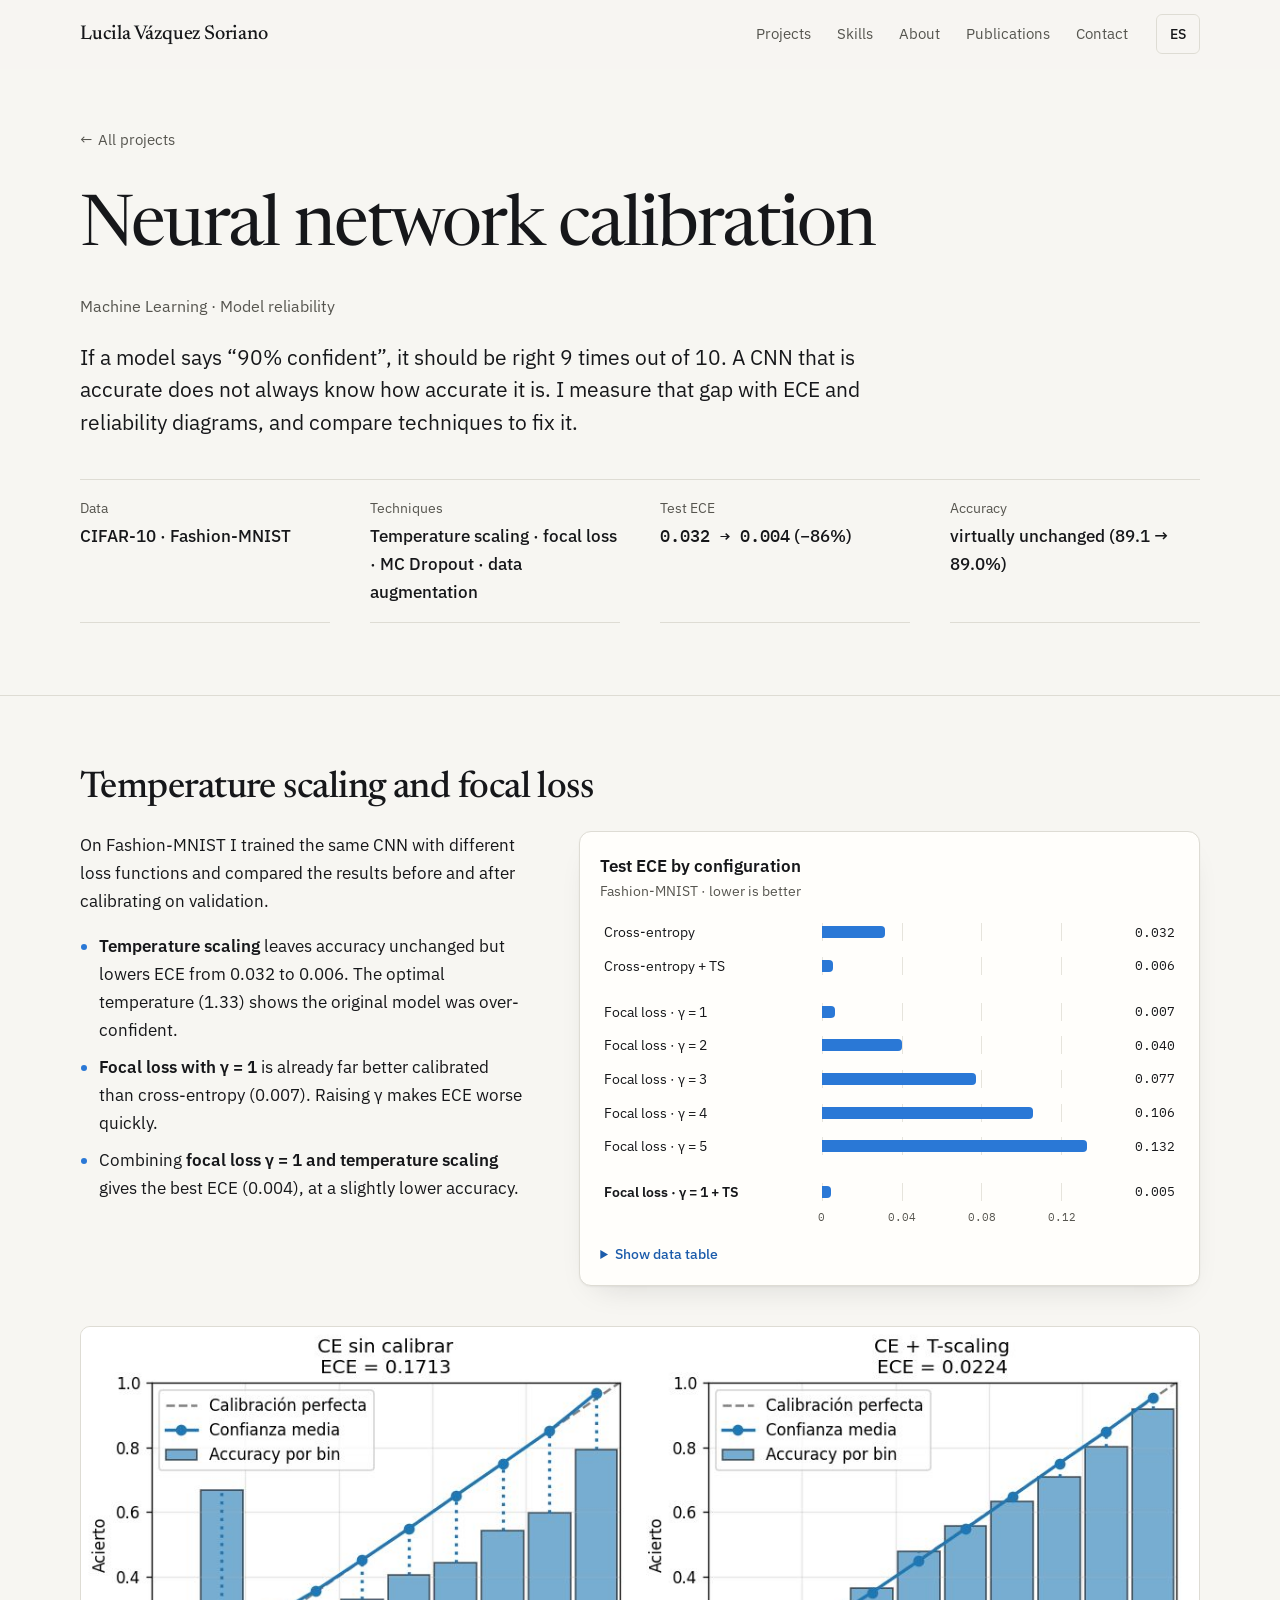
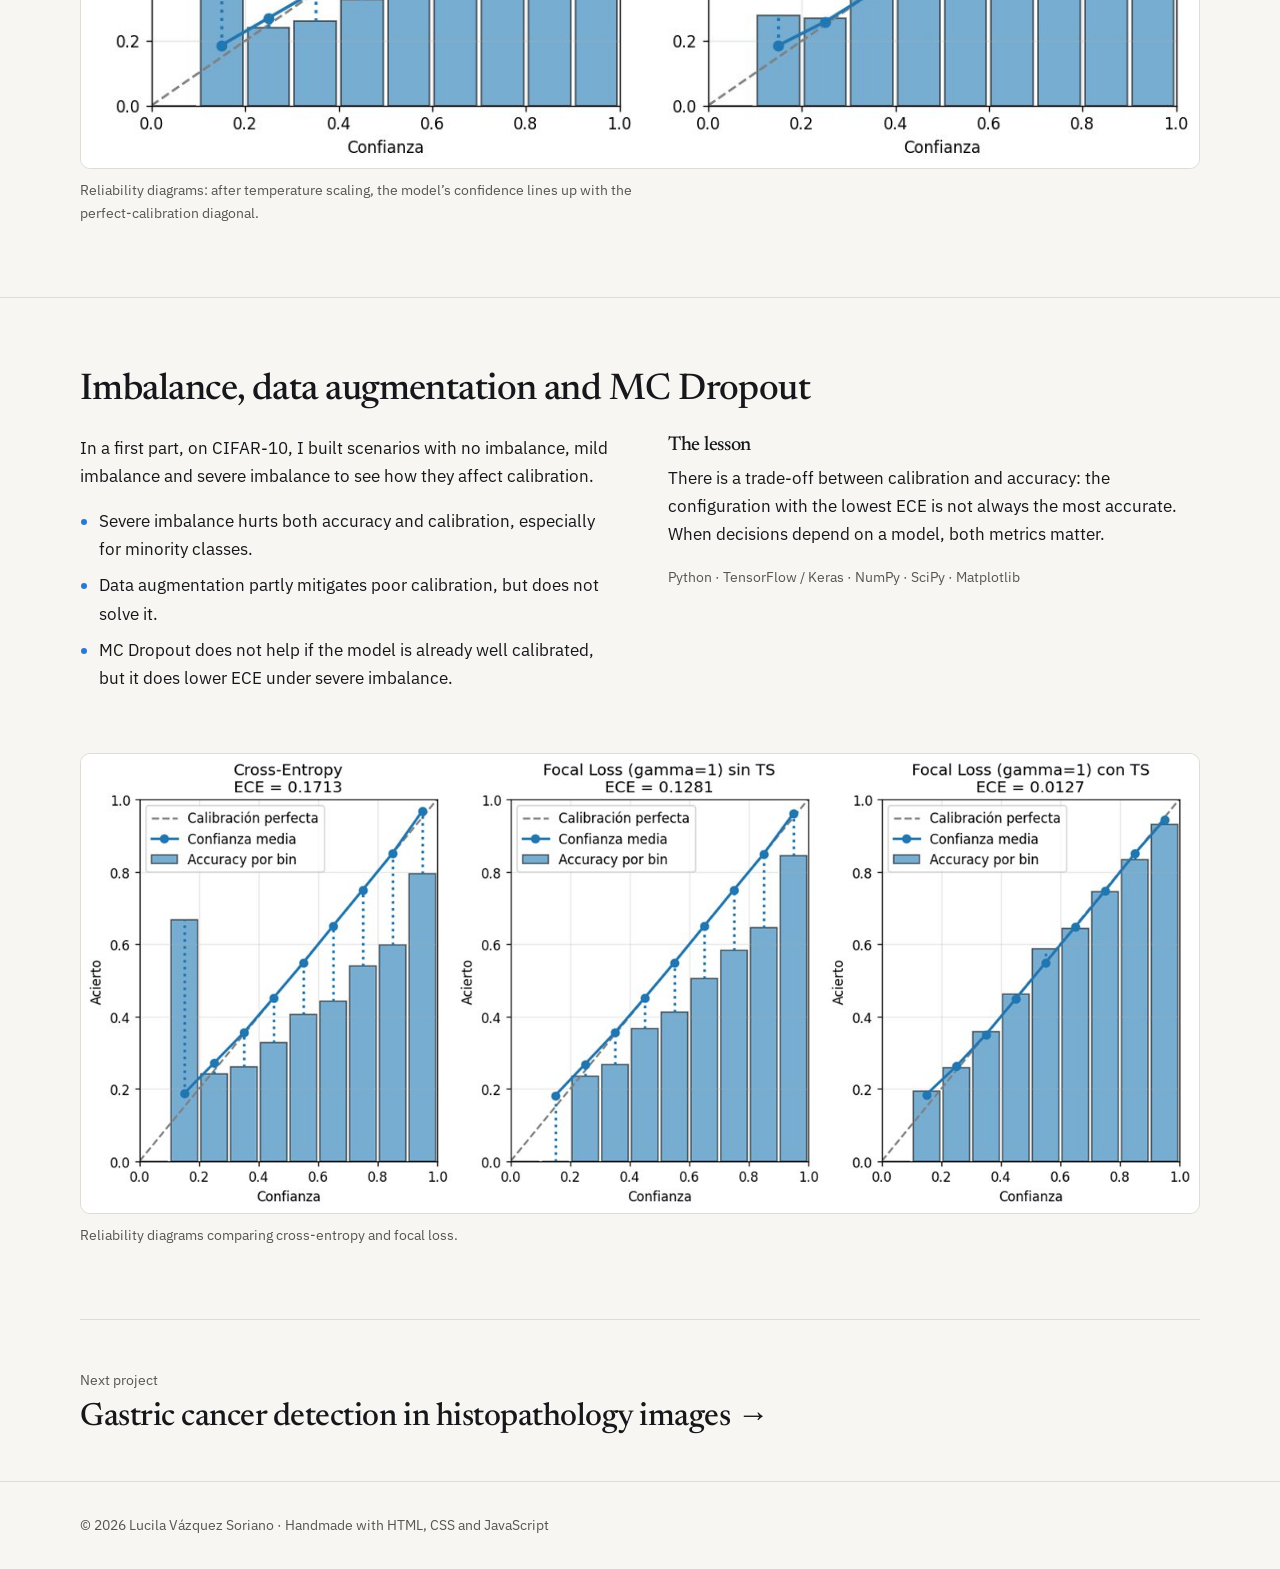
==== commit e2444555: "Reorder contact links, full name in header, stronger role Co-Authored-By: Claude Opus 5.5 <noreply@a" ====
--- a/proyectos/calibracion.html
+++ b/proyectos/calibracion.html
@@ -24,7 +24,7 @@
   <a class="skip" href="#main" data-i18n="skip">Saltar al contenido</a>
   <header class="nav" id="top">
     <div class="wrap nav__inner">
-      <a href="../index.html" class="logo" aria-label="Lucila Vázquez Soriano">Lucila Vázquez</a>
+      <a href="../index.html" class="logo" >Lucila Vázquez Soriano</a>
       <nav aria-label="Principal">
         <button class="nav__toggle" aria-expanded="false" aria-controls="menu">
           <span class="sr-only" data-i18n="menu">Menú</span><span class="bars" aria-hidden="true"></span>
--- a/assets/css/styles.css
+++ b/assets/css/styles.css
@@ -78,7 +78,7 @@
 }
 .nav.is-scrolled { border-color: var(--line); }
 .nav__inner { display: flex; align-items: center; gap: 16px; height: 68px; }
-.logo { font: 500 1.25rem var(--font-display); color: var(--fg); text-decoration: none; margin-right: auto; letter-spacing: -.01em; }
+.logo { font: 500 clamp(1.05rem, .95rem + .4vw, 1.25rem) var(--font-display); color: var(--fg); text-decoration: none; margin-right: auto; letter-spacing: -.01em; }
 .nav__menu { display: flex; gap: 2px; list-style: none; margin: 0; padding: 0; }
 .nav__menu a { display: block; padding: 8px 12px; border-radius: 6px; color: var(--muted); text-decoration: none; font-size: .95rem; transition: color .2s var(--ease); }
 .nav__menu a:hover { color: var(--fg); }
@@ -137,9 +137,12 @@
 /* ---------- Hero ---------- */
 .hero { min-height: min(calc(100svh - 68px), 860px); display: grid; align-items: center; padding: 72px 0 96px; }
 .hero h1 { font-size: clamp(3rem, 1.4rem + 6.4vw, 5.75rem); font-weight: 400; letter-spacing: -.03em; line-height: 1; margin-bottom: .35em; }
-.hero__role { font-size: clamp(1.15rem, 1rem + .7vw, 1.5rem); font-weight: 500; color: var(--accent-ink); margin-bottom: 1.1em; }
+.hero__role { display: inline-block; font-size: clamp(1.3rem, 1.05rem + 1.1vw, 1.95rem); font-weight: 600; letter-spacing: -.01em; line-height: 1.25; color: var(--accent-ink); margin-bottom: 1em; padding-bottom: .3em; border-bottom: 3px solid var(--accent); }
 .hero__lead { font-size: clamp(1.1rem, 1rem + .4vw, 1.3rem); line-height: 1.55; max-width: 56ch; }
 .hero__edu { color: var(--muted); font-size: .98rem; }
+.hero__grid { display: grid; grid-template-columns: minmax(0, 1fr) clamp(220px, 28vw, 360px); gap: clamp(32px, 5vw, 72px); align-items: center; }
+.hero__photo { width: 100%; height: auto; aspect-ratio: 4 / 5; object-fit: cover; border-radius: 20px; box-shadow: 0 18px 48px -24px rgb(0 0 0 / .45); }
+@media (max-width: 760px) { .hero__grid { grid-template-columns: 1fr; gap: 28px; } .hero__photo { order: -1; width: min(200px, 55vw); border-radius: 50%; aspect-ratio: 1; object-position: 50% 22%; } }
 .hero__cta { display: flex; flex-wrap: wrap; gap: 12px; margin: 32px 0 24px; }
 
 /* ---------- Sections ---------- */
